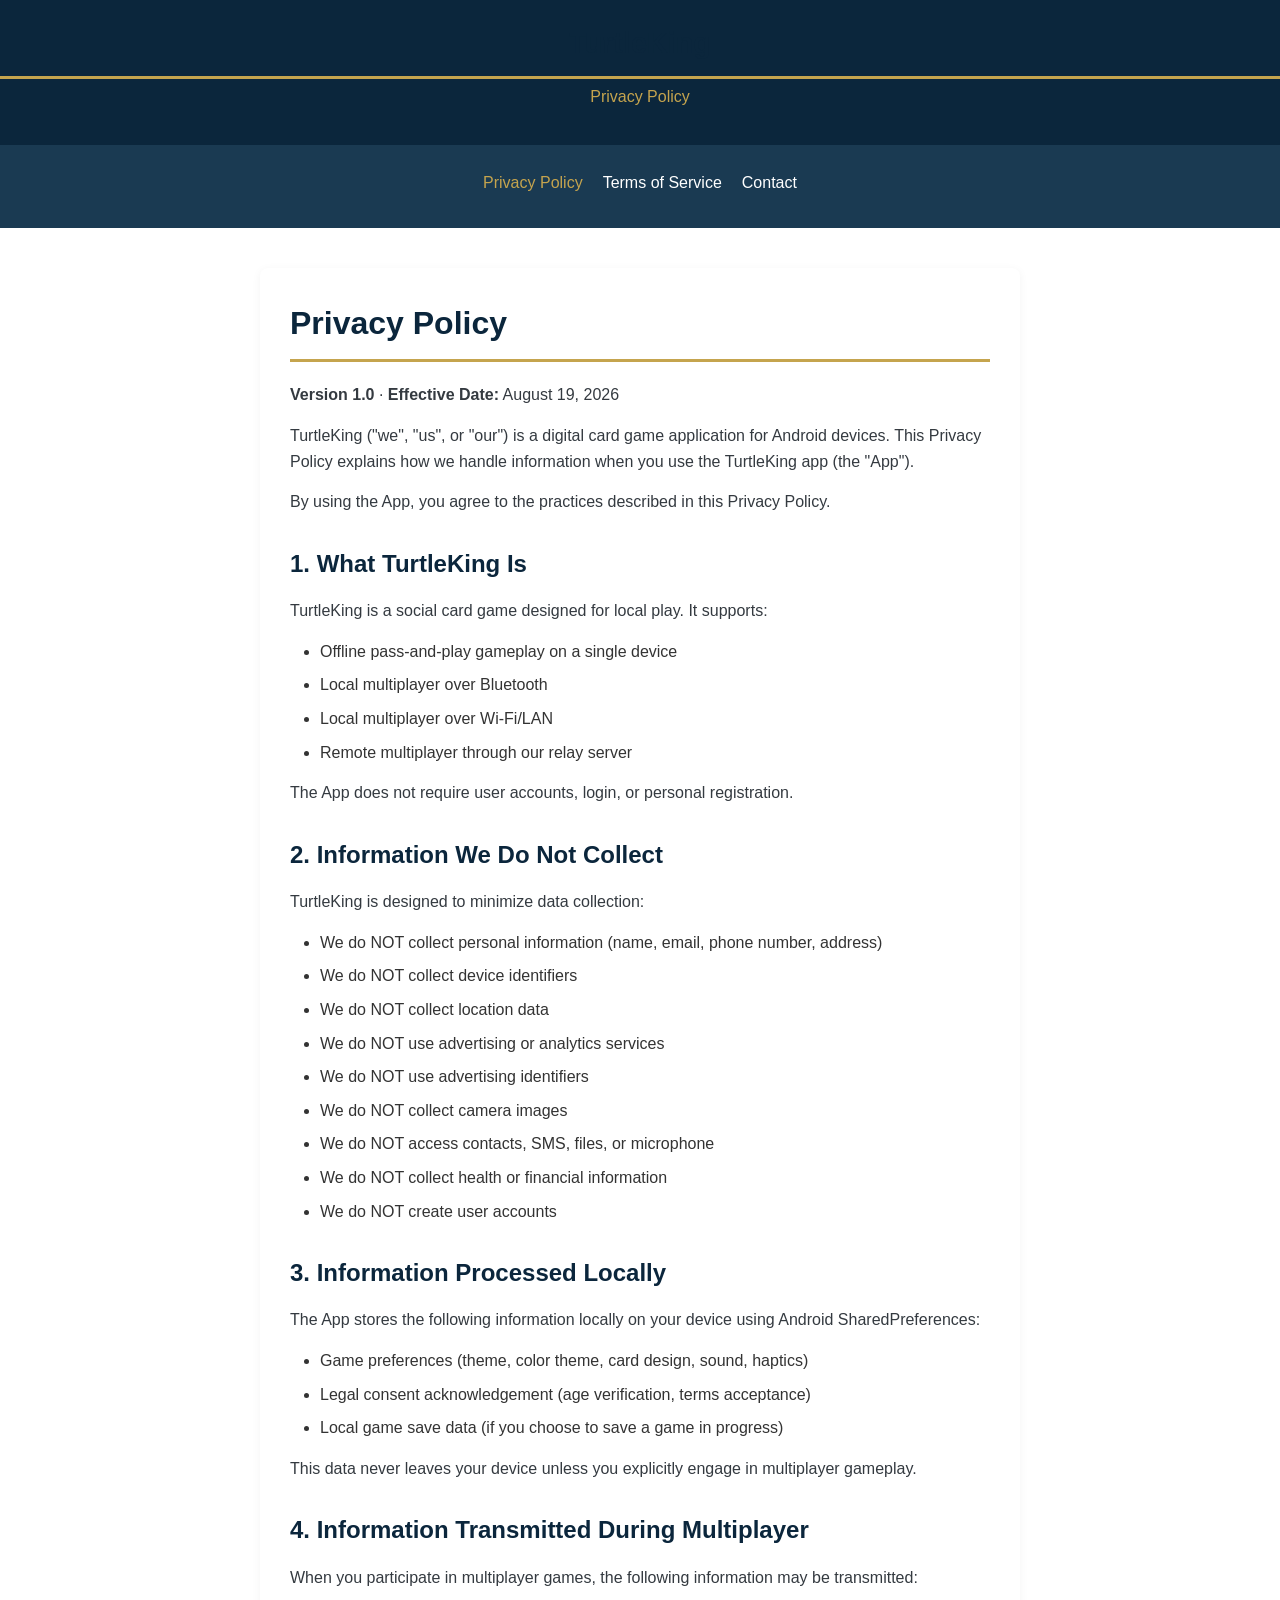
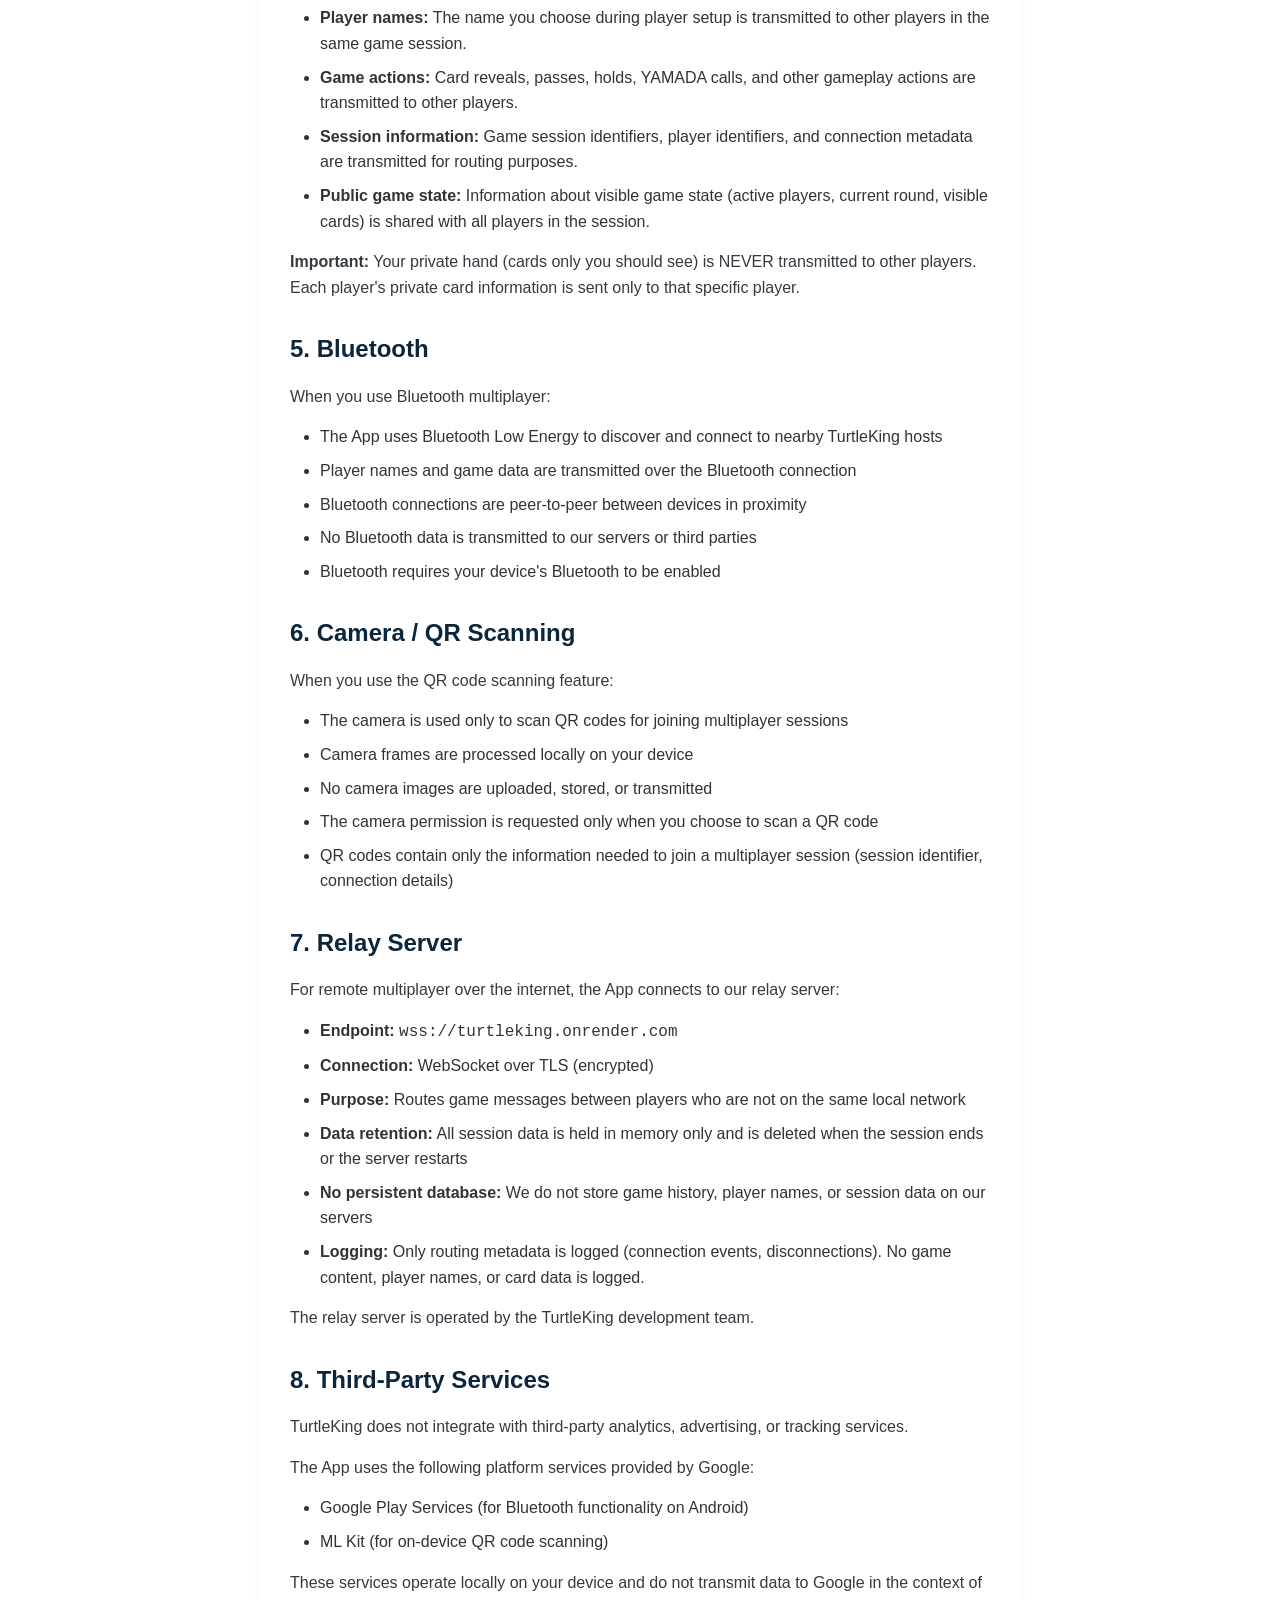
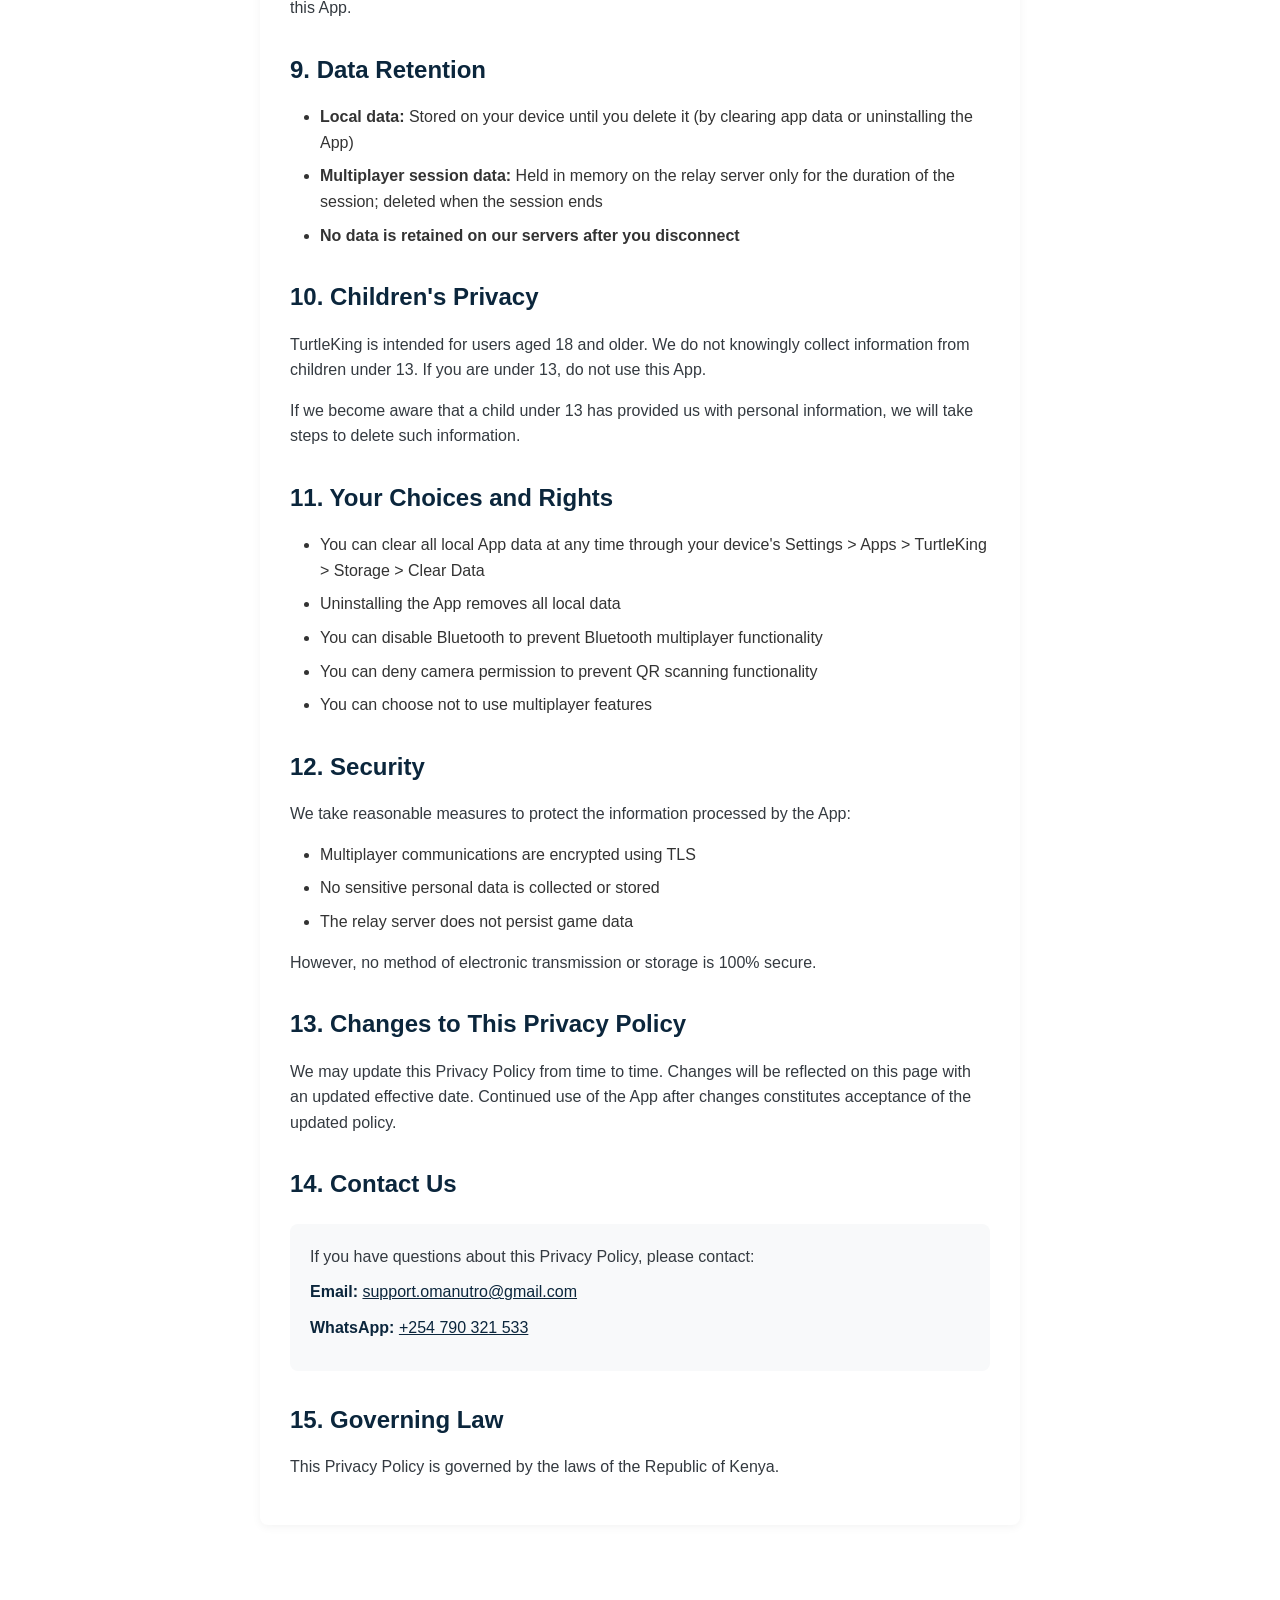
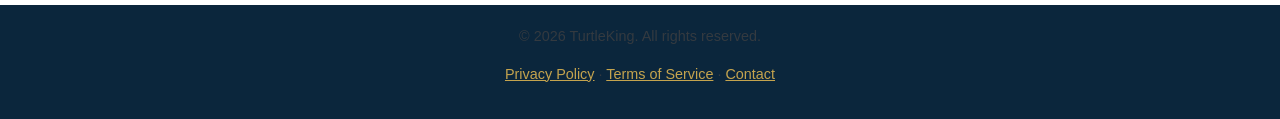
==== docs/legal/privacy.html @ c4bdfeac "release: v1.3.1 legal compliance and Play Store preparation" ====
<!DOCTYPE html>
<html lang="en">
<head>
  <meta charset="UTF-8">
  <meta name="viewport" content="width=device-width, initial-scale=1.0">
  <title>Privacy Policy — TurtleKing</title>
  <link rel="stylesheet" href="css/style.css">
  <meta name="description" content="TurtleKing Privacy Policy — Learn how we handle your data.">
</head>
<body>
  <header class="header">
    <h1>TurtleKing</h1>
    <p class="subtitle">Privacy Policy</p>
  </header>

  <nav class="nav">
    <ul>
      <li><a href="privacy.html" class="active">Privacy Policy</a></li>
      <li><a href="terms.html">Terms of Service</a></li>
      <li><a href="contact.html">Contact</a></li>
    </ul>
  </nav>

  <main class="container">
    <article class="content">
      <h1>Privacy Policy</h1>
      <p><strong>Version 1.0</strong> · <strong>Effective Date:</strong> <time datetime="2026-08-19">August 19, 2026</time></p>

      <p>TurtleKing ("we", "us", or "our") is a digital card game application for Android devices. This Privacy Policy explains how we handle information when you use the TurtleKing app (the "App").</p>

      <p>By using the App, you agree to the practices described in this Privacy Policy.</p>

      <section>
        <h2>1. What TurtleKing Is</h2>
        <p>TurtleKing is a social card game designed for local play. It supports:</p>
        <ul>
          <li>Offline pass-and-play gameplay on a single device</li>
          <li>Local multiplayer over Bluetooth</li>
          <li>Local multiplayer over Wi-Fi/LAN</li>
          <li>Remote multiplayer through our relay server</li>
        </ul>
        <p>The App does not require user accounts, login, or personal registration.</p>
      </section>

      <section>
        <h2>2. Information We Do Not Collect</h2>
        <p>TurtleKing is designed to minimize data collection:</p>
        <ul>
          <li>We do NOT collect personal information (name, email, phone number, address)</li>
          <li>We do NOT collect device identifiers</li>
          <li>We do NOT collect location data</li>
          <li>We do NOT use advertising or analytics services</li>
          <li>We do NOT use advertising identifiers</li>
          <li>We do NOT collect camera images</li>
          <li>We do NOT access contacts, SMS, files, or microphone</li>
          <li>We do NOT collect health or financial information</li>
          <li>We do NOT create user accounts</li>
        </ul>
      </section>

      <section>
        <h2>3. Information Processed Locally</h2>
        <p>The App stores the following information locally on your device using Android SharedPreferences:</p>
        <ul>
          <li>Game preferences (theme, color theme, card design, sound, haptics)</li>
          <li>Legal consent acknowledgement (age verification, terms acceptance)</li>
          <li>Local game save data (if you choose to save a game in progress)</li>
        </ul>
        <p>This data never leaves your device unless you explicitly engage in multiplayer gameplay.</p>
      </section>

      <section>
        <h2>4. Information Transmitted During Multiplayer</h2>
        <p>When you participate in multiplayer games, the following information may be transmitted:</p>
        <ul>
          <li><strong>Player names:</strong> The name you choose during player setup is transmitted to other players in the same game session.</li>
          <li><strong>Game actions:</strong> Card reveals, passes, holds, YAMADA calls, and other gameplay actions are transmitted to other players.</li>
          <li><strong>Session information:</strong> Game session identifiers, player identifiers, and connection metadata are transmitted for routing purposes.</li>
          <li><strong>Public game state:</strong> Information about visible game state (active players, current round, visible cards) is shared with all players in the session.</li>
        </ul>
        <p><strong>Important:</strong> Your private hand (cards only you should see) is NEVER transmitted to other players. Each player's private card information is sent only to that specific player.</p>
      </section>

      <section>
        <h2>5. Bluetooth</h2>
        <p>When you use Bluetooth multiplayer:</p>
        <ul>
          <li>The App uses Bluetooth Low Energy to discover and connect to nearby TurtleKing hosts</li>
          <li>Player names and game data are transmitted over the Bluetooth connection</li>
          <li>Bluetooth connections are peer-to-peer between devices in proximity</li>
          <li>No Bluetooth data is transmitted to our servers or third parties</li>
          <li>Bluetooth requires your device's Bluetooth to be enabled</li>
        </ul>
      </section>

      <section>
        <h2>6. Camera / QR Scanning</h2>
        <p>When you use the QR code scanning feature:</p>
        <ul>
          <li>The camera is used only to scan QR codes for joining multiplayer sessions</li>
          <li>Camera frames are processed locally on your device</li>
          <li>No camera images are uploaded, stored, or transmitted</li>
          <li>The camera permission is requested only when you choose to scan a QR code</li>
          <li>QR codes contain only the information needed to join a multiplayer session (session identifier, connection details)</li>
        </ul>
      </section>

      <section>
        <h2>7. Relay Server</h2>
        <p>For remote multiplayer over the internet, the App connects to our relay server:</p>
        <ul>
          <li><strong>Endpoint:</strong> <code>wss://turtleking.onrender.com</code></li>
          <li><strong>Connection:</strong> WebSocket over TLS (encrypted)</li>
          <li><strong>Purpose:</strong> Routes game messages between players who are not on the same local network</li>
          <li><strong>Data retention:</strong> All session data is held in memory only and is deleted when the session ends or the server restarts</li>
          <li><strong>No persistent database:</strong> We do not store game history, player names, or session data on our servers</li>
          <li><strong>Logging:</strong> Only routing metadata is logged (connection events, disconnections). No game content, player names, or card data is logged.</li>
        </ul>
        <p>The relay server is operated by the TurtleKing development team.</p>
      </section>

      <section>
        <h2>8. Third-Party Services</h2>
        <p>TurtleKing does not integrate with third-party analytics, advertising, or tracking services.</p>
        <p>The App uses the following platform services provided by Google:</p>
        <ul>
          <li>Google Play Services (for Bluetooth functionality on Android)</li>
          <li>ML Kit (for on-device QR code scanning)</li>
        </ul>
        <p>These services operate locally on your device and do not transmit data to Google in the context of this App.</p>
      </section>

      <section>
        <h2>9. Data Retention</h2>
        <ul>
          <li><strong>Local data:</strong> Stored on your device until you delete it (by clearing app data or uninstalling the App)</li>
          <li><strong>Multiplayer session data:</strong> Held in memory on the relay server only for the duration of the session; deleted when the session ends</li>
          <li><strong>No data is retained on our servers after you disconnect</strong></li>
        </ul>
      </section>

      <section>
        <h2>10. Children's Privacy</h2>
        <p>TurtleKing is intended for users aged 18 and older. We do not knowingly collect information from children under 13. If you are under 13, do not use this App.</p>
        <p>If we become aware that a child under 13 has provided us with personal information, we will take steps to delete such information.</p>
      </section>

      <section>
        <h2>11. Your Choices and Rights</h2>
        <ul>
          <li>You can clear all local App data at any time through your device's Settings &gt; Apps &gt; TurtleKing &gt; Storage &gt; Clear Data</li>
          <li>Uninstalling the App removes all local data</li>
          <li>You can disable Bluetooth to prevent Bluetooth multiplayer functionality</li>
          <li>You can deny camera permission to prevent QR scanning functionality</li>
          <li>You can choose not to use multiplayer features</li>
        </ul>
      </section>

      <section>
        <h2>12. Security</h2>
        <p>We take reasonable measures to protect the information processed by the App:</p>
        <ul>
          <li>Multiplayer communications are encrypted using TLS</li>
          <li>No sensitive personal data is collected or stored</li>
          <li>The relay server does not persist game data</li>
        </ul>
        <p>However, no method of electronic transmission or storage is 100% secure.</p>
      </section>

      <section>
        <h2>13. Changes to This Privacy Policy</h2>
        <p>We may update this Privacy Policy from time to time. Changes will be reflected on this page with an updated effective date. Continued use of the App after changes constitutes acceptance of the updated policy.</p>
      </section>

      <section>
        <h2>14. Contact Us</h2>
        <div class="contact-info">
          <p>If you have questions about this Privacy Policy, please contact:</p>
          <p><strong>Email:</strong> <a href="mailto:support.omanutro@gmail.com">support.omanutro@gmail.com</a></p>
          <p><strong>WhatsApp:</strong> <a href="https://wa.me/254790321533">+254 790 321 533</a></p>
        </div>
      </section>

      <section>
        <h2>15. Governing Law</h2>
        <p>This Privacy Policy is governed by the laws of the Republic of Kenya.</p>
      </section>
    </article>
  </main>

  <footer class="footer">
    <p>&copy; 2026 TurtleKing. All rights reserved.</p>
    <p>
      <a href="privacy.html">Privacy Policy</a> · 
      <a href="terms.html">Terms of Service</a> · 
      <a href="contact.html">Contact</a>
    </p>
  </footer>
</body>
</html>
---- docs/legal/css/style.css ----
/* TurtleKing Legal Website Styles */
/* Color Palette: Navy (#0B263C), Gold (#C5A44E), White */

:root {
  --navy: #0B263C;
  --navy-light: #1a3a52;
  --gold: #C5A44E;
  --gold-light: #d4b96a;
  --white: #ffffff;
  --gray-100: #f8f9fa;
  --gray-200: #e9ecef;
  --gray-600: #6c757d;
  --gray-800: #343a40;
  --text-color: #333333;
  --link-color: #0B263C;
  --link-hover: #C5A44E;
}

* {
  box-sizing: border-box;
  margin: 0;
  padding: 0;
}

html {
  scroll-behavior: smooth;
}

body {
  font-family: -apple-system, BlinkMacSystemFont, 'Segoe UI', Roboto, 'Helvetica Neue', Arial, sans-serif;
  line-height: 1.6;
  color: var(--text-color);
  background-color: var(--white);
  font-size: 16px;
}

/* Header */
.header {
  background-color: var(--navy);
  color: var(--white);
  padding: 20px 0;
  text-align: center;
}

.header h1 {
  font-size: 1.8rem;
  font-weight: 700;
  margin-bottom: 5px;
}

.header .subtitle {
  color: var(--gold);
  font-size: 1rem;
  font-weight: 400;
}

/* Navigation */
.nav {
  background-color: var(--navy-light);
  padding: 10px 0;
  position: sticky;
  top: 0;
  z-index: 100;
}

.nav ul {
  list-style: none;
  display: flex;
  justify-content: center;
  gap: 20px;
  flex-wrap: wrap;
  padding: 0 20px;
}

.nav a {
  color: var(--white);
  text-decoration: none;
  font-weight: 500;
  transition: color 0.2s;
}

.nav a:hover,
.nav a.active {
  color: var(--gold);
}

/* Main Content */
.container {
  max-width: 800px;
  margin: 0 auto;
  padding: 40px 20px;
}

.content {
  background: var(--white);
  border-radius: 8px;
  padding: 30px;
  box-shadow: 0 2px 10px rgba(0, 0, 0, 0.05);
}

/* Typography */
h1 {
  font-size: 2rem;
  color: var(--navy);
  margin-bottom: 20px;
  border-bottom: 3px solid var(--gold);
  padding-bottom: 10px;
}

h2 {
  font-size: 1.5rem;
  color: var(--navy);
  margin: 30px 0 15px;
}

h3 {
  font-size: 1.2rem;
  color: var(--navy-light);
  margin: 20px 0 10px;
}

p {
  margin-bottom: 15px;
  color: var(--gray-800);
}

ul, ol {
  margin: 15px 0;
  padding-left: 30px;
}

li {
  margin-bottom: 8px;
}

/* Links */
a {
  color: var(--link-color);
  text-decoration: underline;
  transition: color 0.2s;
}

a:hover {
  color: var(--link-hover);
}

/* Contact Info */
.contact-info {
  background: var(--gray-100);
  padding: 20px;
  border-radius: 8px;
  margin: 20px 0;
}

.contact-info p {
  margin-bottom: 10px;
}

.contact-info strong {
  color: var(--navy);
}

/* Contact Links */
.contact-links {
  display: flex;
  flex-direction: column;
  gap: 12px;
  margin: 20px 0;
}

.contact-link {
  display: flex;
  align-items: center;
  gap: 12px;
  padding: 16px;
  background: var(--gray-100);
  border-radius: 8px;
  text-decoration: none;
  color: var(--text-color);
  transition: background-color 0.2s, transform 0.2s;
}

.contact-link:hover {
  background: var(--gray-200);
  transform: translateY(-2px);
}

.contact-icon {
  font-size: 1.5rem;
  width: 40px;
  text-align: center;
}

.contact-label {
  font-weight: 600;
  color: var(--navy);
  min-width: 80px;
}

.contact-detail {
  color: var(--gray-600);
  font-size: 0.95rem;
}

/* Social Links */
.social-links {
  display: flex;
  flex-wrap: wrap;
  gap: 12px;
  margin: 20px 0;
}

.social-link {
  display: flex;
  align-items: center;
  gap: 8px;
  padding: 12px 16px;
  background: var(--navy);
  color: var(--white);
  border-radius: 8px;
  text-decoration: none;
  transition: background-color 0.2s, transform 0.2s;
}

.social-link:hover {
  background: var(--navy-light);
  transform: translateY(-2px);
}

.social-icon {
  font-size: 1.2rem;
}

.social-label {
  font-weight: 500;
}

/* Footer */
.footer {
  background-color: var(--navy);
  color: var(--white);
  text-align: center;
  padding: 20px;
  margin-top: 40px;
  font-size: 0.9rem;
}

.footer a {
  color: var(--gold);
}

/* Responsive */
@media (max-width: 600px) {
  .container {
    padding: 20px 15px;
  }

  .content {
    padding: 20px;
  }

  h1 {
    font-size: 1.6rem;
  }

  h2 {
    font-size: 1.3rem;
  }

  .nav ul {
    gap: 15px;
  }

  .nav a {
    font-size: 0.9rem;
  }
}

/* Accessibility */
@media (prefers-reduced-motion: reduce) {
  html {
    scroll-behavior: auto;
  }
}

/* Print Styles */
@media print {
  .nav, .footer {
    display: none;
  }

  .content {
    box-shadow: none;
    padding: 0;
  }
}
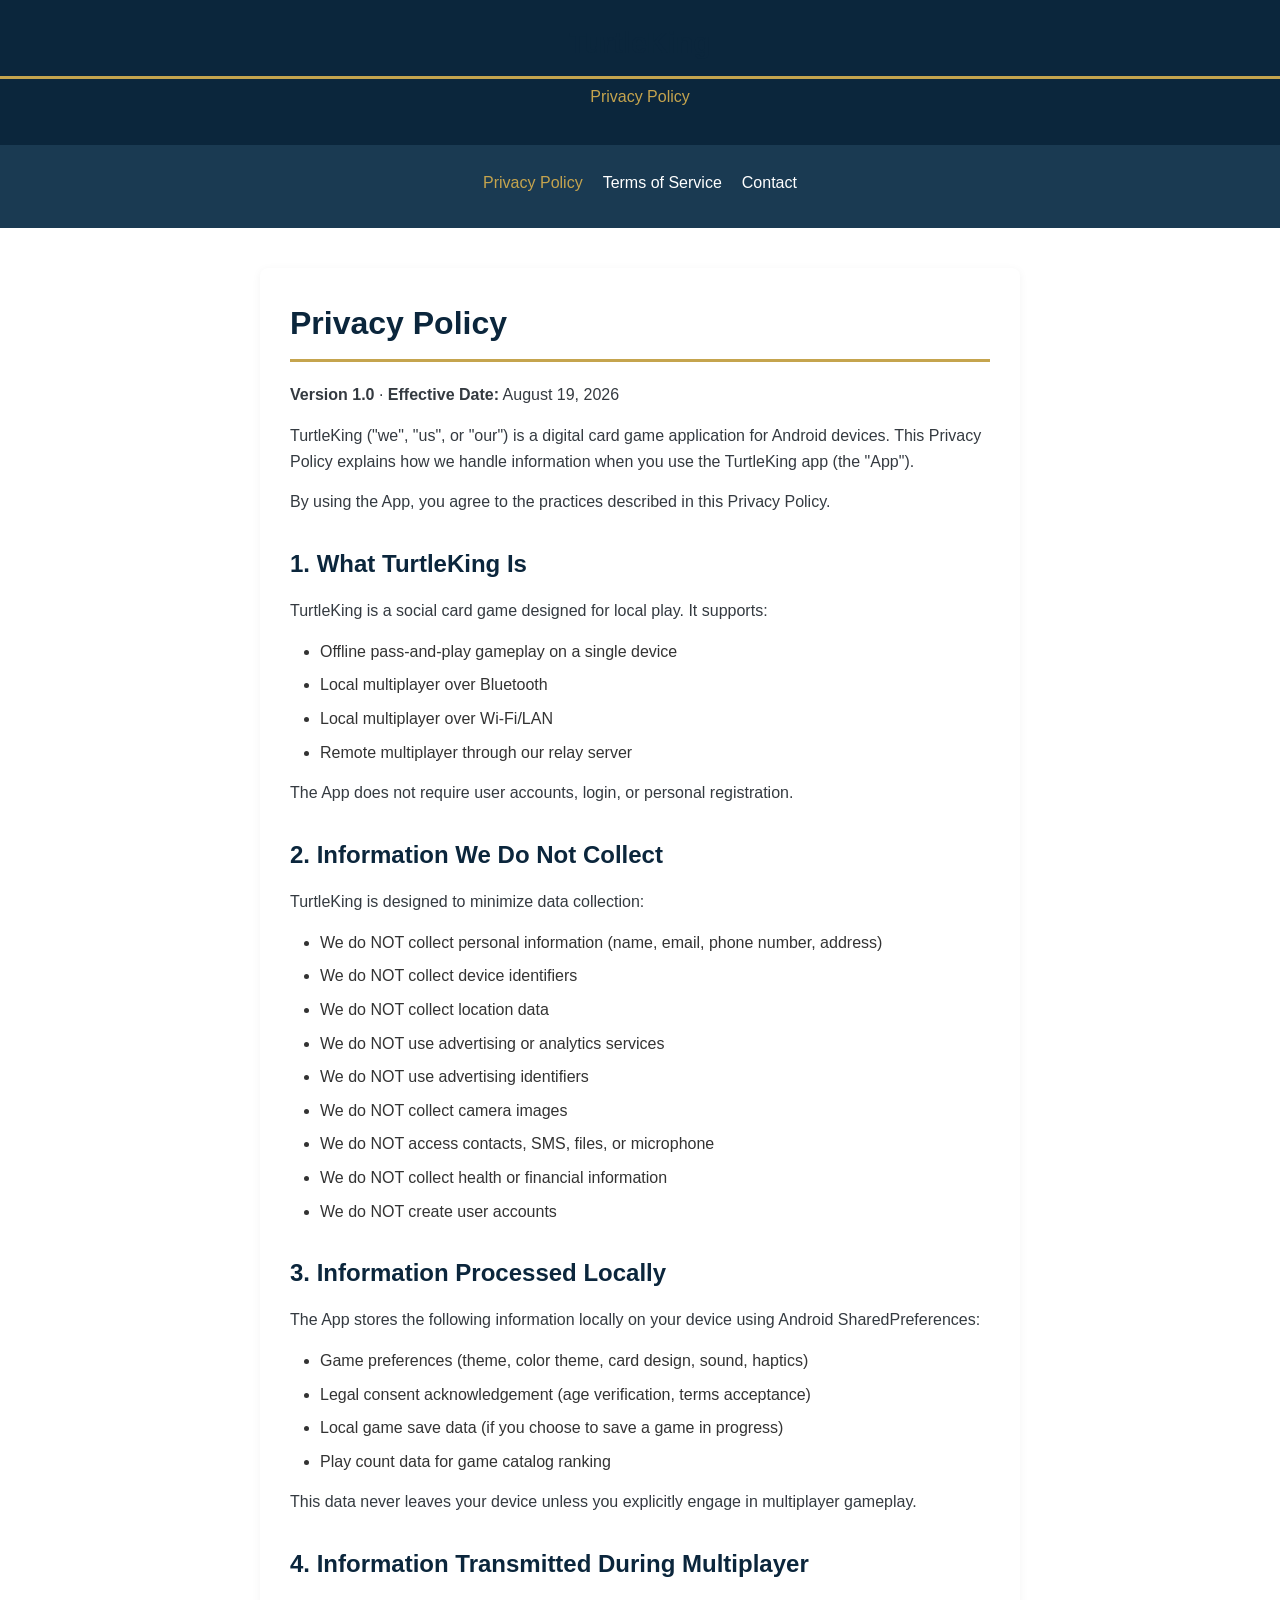
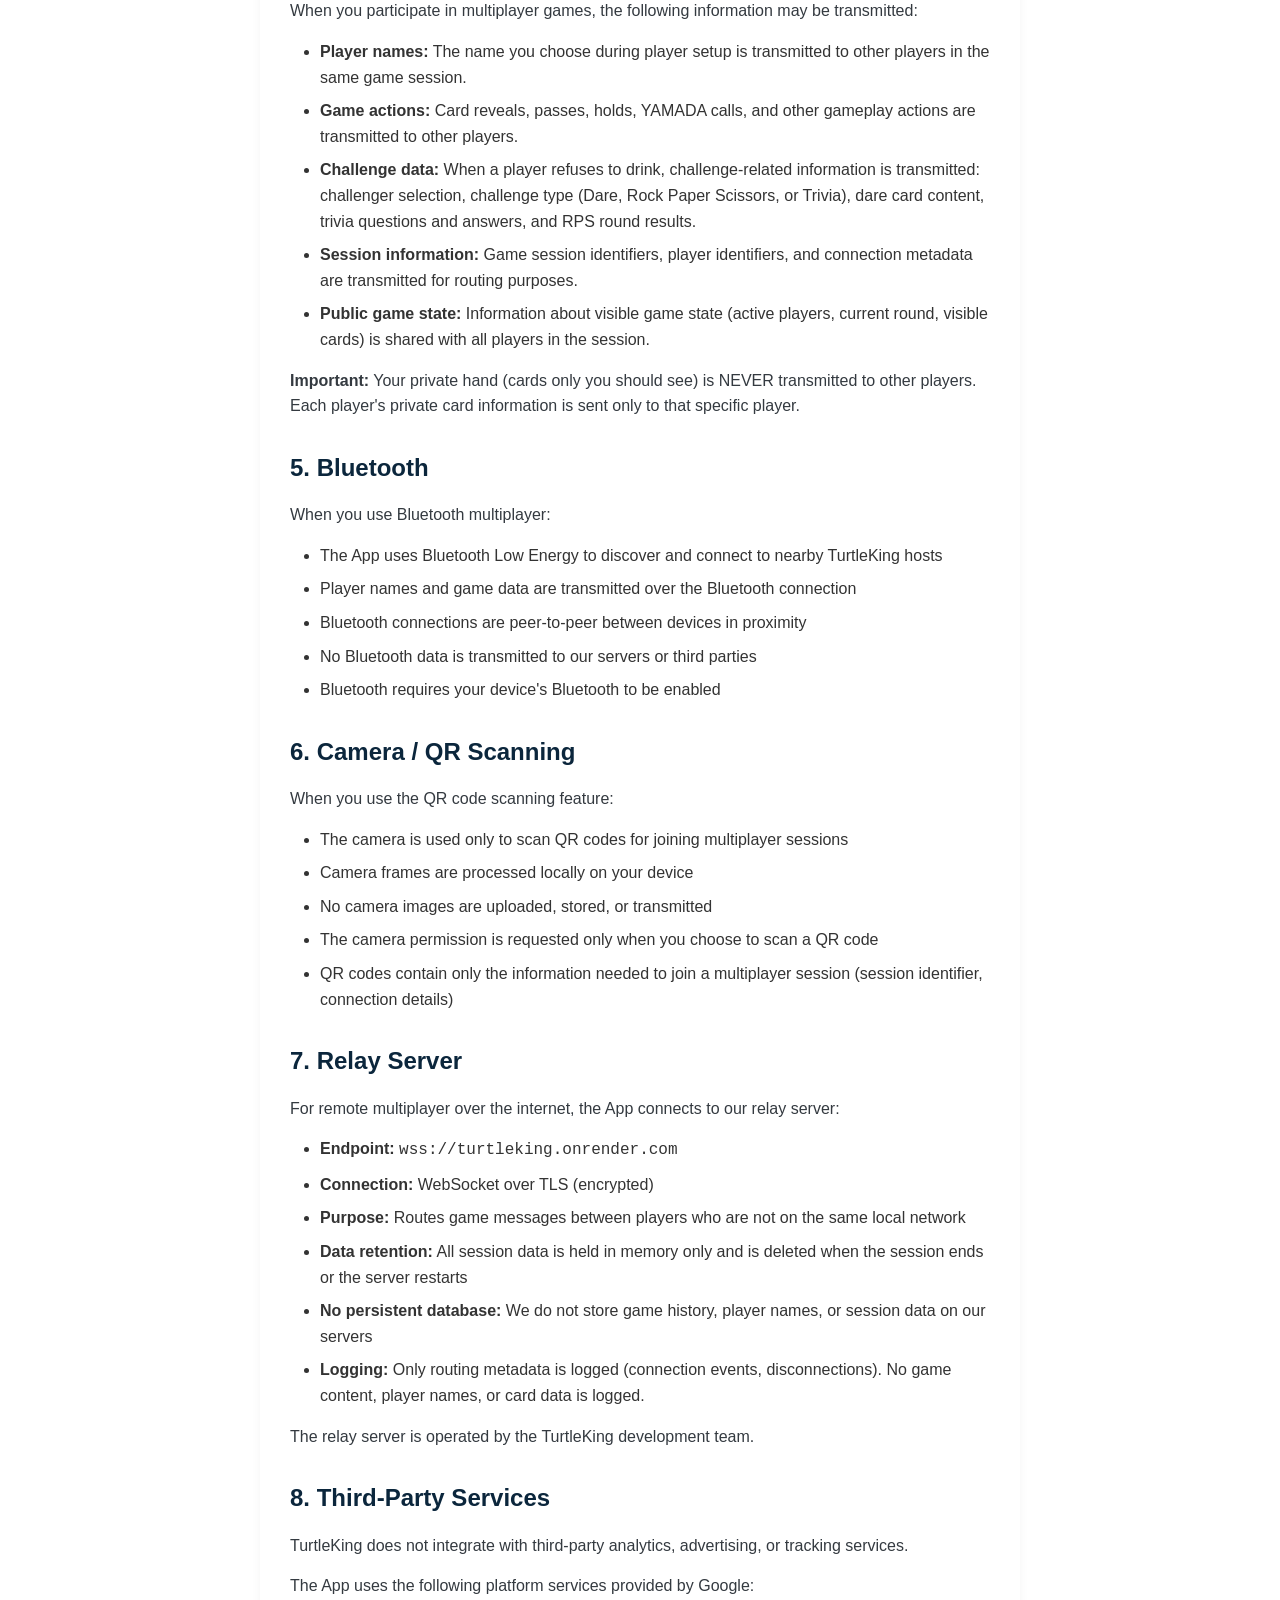
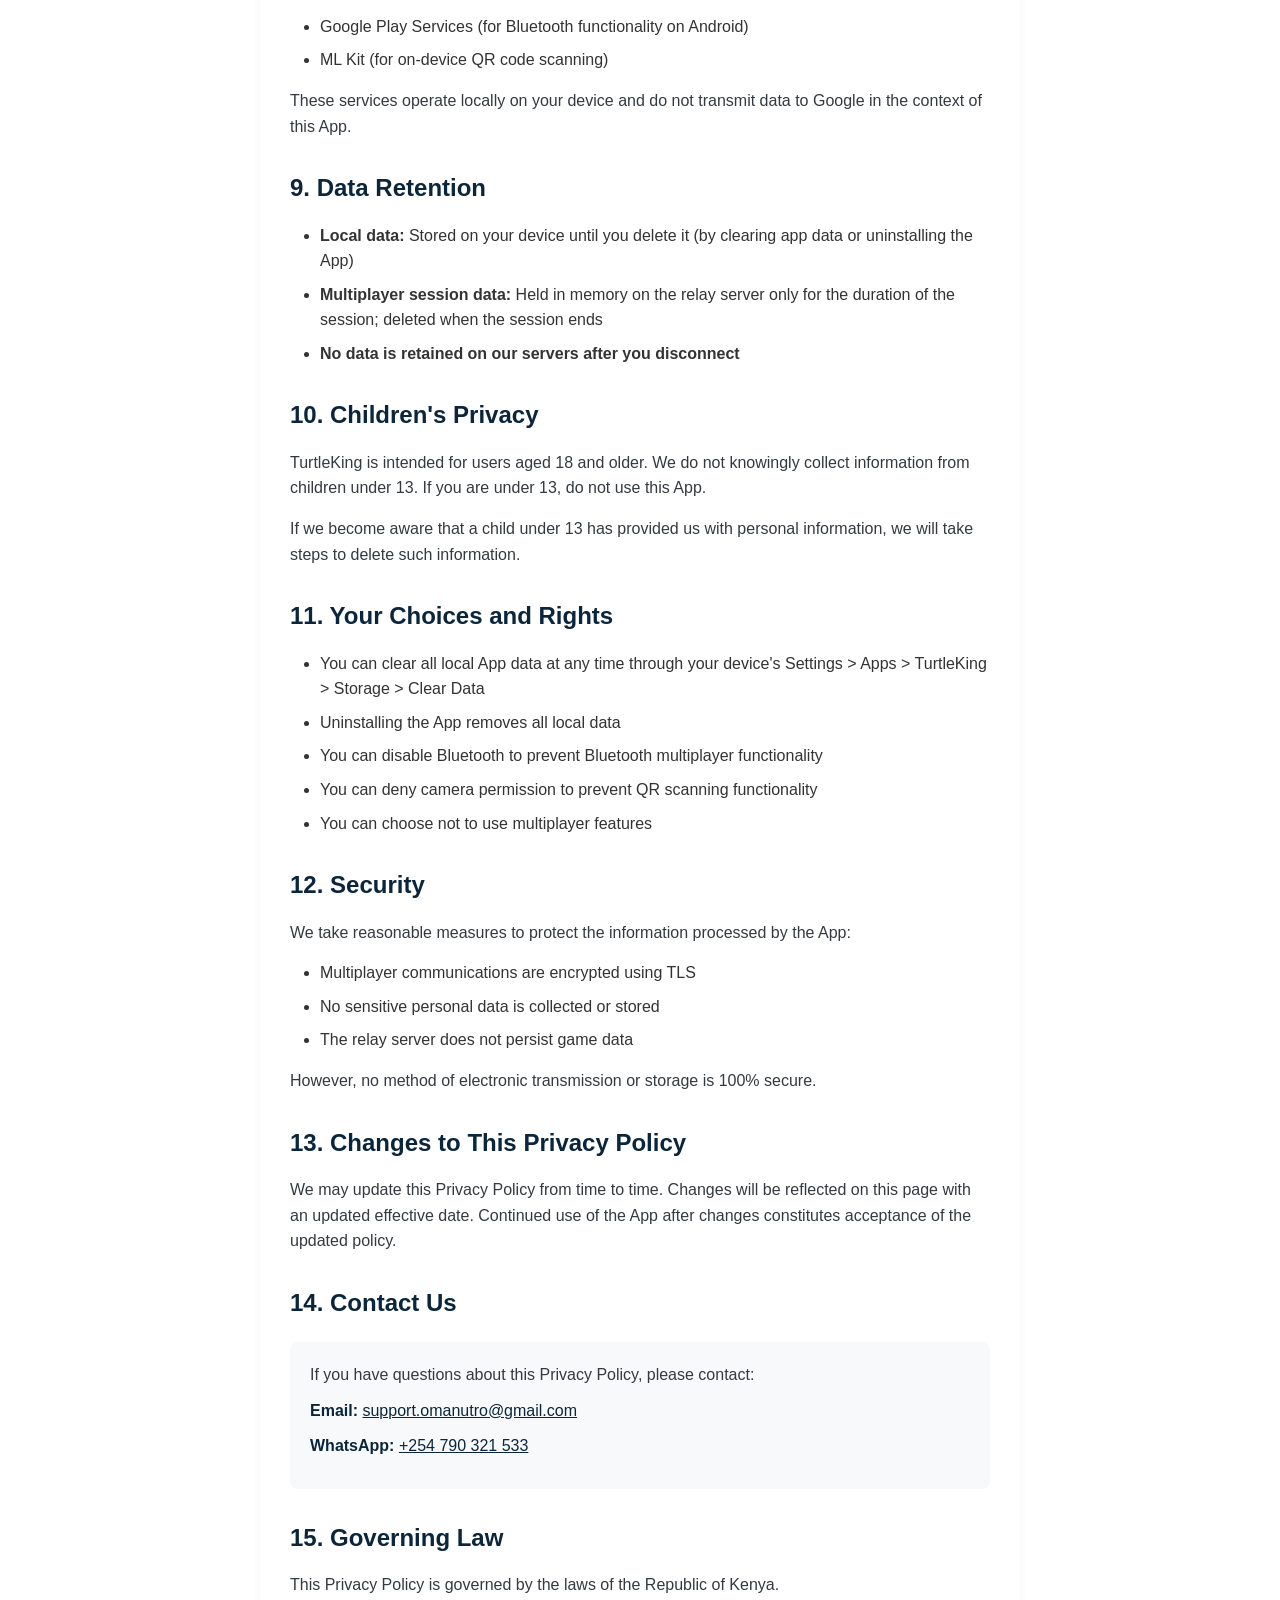
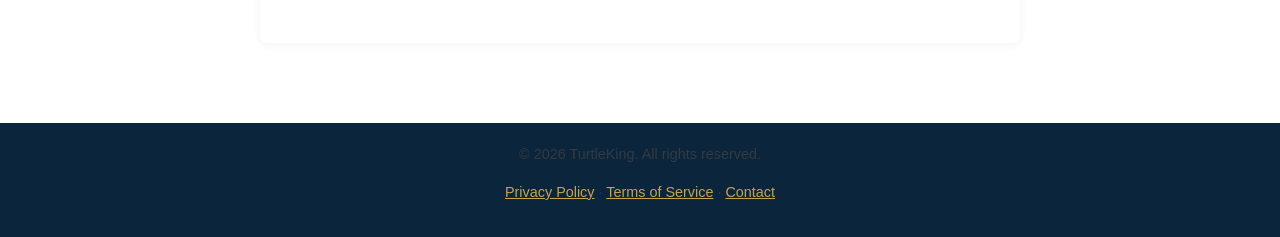
==== commit bbbcb1cb: "docs: update documentation for v1.5.1 challenge system" ====
--- a/docs/legal/privacy.html
+++ b/docs/legal/privacy.html
@@ -65,6 +65,7 @@
           <li>Game preferences (theme, color theme, card design, sound, haptics)</li>
           <li>Legal consent acknowledgement (age verification, terms acceptance)</li>
           <li>Local game save data (if you choose to save a game in progress)</li>
+          <li>Play count data for game catalog ranking</li>
         </ul>
         <p>This data never leaves your device unless you explicitly engage in multiplayer gameplay.</p>
       </section>
@@ -75,6 +76,7 @@
         <ul>
           <li><strong>Player names:</strong> The name you choose during player setup is transmitted to other players in the same game session.</li>
           <li><strong>Game actions:</strong> Card reveals, passes, holds, YAMADA calls, and other gameplay actions are transmitted to other players.</li>
+          <li><strong>Challenge data:</strong> When a player refuses to drink, challenge-related information is transmitted: challenger selection, challenge type (Dare, Rock Paper Scissors, or Trivia), dare card content, trivia questions and answers, and RPS round results.</li>
           <li><strong>Session information:</strong> Game session identifiers, player identifiers, and connection metadata are transmitted for routing purposes.</li>
           <li><strong>Public game state:</strong> Information about visible game state (active players, current round, visible cards) is shared with all players in the session.</li>
         </ul>
--- a/docs/legal/css/style.css
+++ b/docs/legal/css/style.css
@@ -42,6 +42,13 @@
   text-align: center;
 }
 
+.header-logo {
+  width: 80px;
+  height: 80px;
+  object-fit: contain;
+  margin-bottom: 12px;
+}
+
 .header h1 {
   font-size: 1.8rem;
   font-weight: 700;
@@ -191,6 +198,11 @@
   text-align: center;
 }
 
+/* Platform-specific contact icon colors */
+.contact-link--whatsapp .contact-icon { color: #25D366; }
+.contact-link--phone .contact-icon { color: var(--navy); }
+.contact-link--email .contact-icon { color: #EA4335; }
+
 .contact-label {
   font-weight: 600;
   color: var(--navy);
@@ -205,7 +217,7 @@
 /* Social Links */
 .social-links {
   display: flex;
-  flex-wrap: wrap;
+  flex-direction: column;
   gap: 12px;
   margin: 20px 0;
 }
@@ -213,26 +225,61 @@
 .social-link {
   display: flex;
   align-items: center;
-  gap: 8px;
-  padding: 12px 16px;
-  background: var(--navy);
-  color: var(--white);
+  gap: 12px;
+  padding: 14px 16px;
   border-radius: 8px;
   text-decoration: none;
   transition: background-color 0.2s, transform 0.2s;
+  min-height: 52px;
 }
 
 .social-link:hover {
-  background: var(--navy-light);
   transform: translateY(-2px);
+  filter: brightness(1.1);
+}
+
+/* Platform-specific social link branding */
+.social-link--instagram {
+  background: linear-gradient(45deg, #f09433, #e6683c, #dc2743, #cc2366, #bc1888);
+  color: var(--white);
+}
+
+.social-link--linkedin {
+  background: #0077B5;
+  color: var(--white);
+}
+
+.social-link--x {
+  background: #000000;
+  color: var(--white);
+}
+
+.social-link--github {
+  background: #24292e;
+  color: var(--white);
 }
 
 .social-icon {
-  font-size: 1.2rem;
+  font-size: 1.3rem;
+  width: 24px;
+  text-align: center;
+  flex-shrink: 0;
+}
+
+.social-info {
+  display: flex;
+  flex-direction: column;
+  gap: 1px;
 }
 
 .social-label {
-  font-weight: 500;
+  font-weight: 600;
+  font-size: 0.95rem;
+}
+
+.social-handle {
+  font-size: 0.85rem;
+  opacity: 0.85;
 }
 
 /* Footer */
@@ -250,6 +297,14 @@
 }
 
 /* Responsive */
+@media (min-width: 640px) {
+  .social-links {
+    display: grid;
+    grid-template-columns: 1fr 1fr;
+    gap: 12px;
+  }
+}
+
 @media (max-width: 600px) {
   .container {
     padding: 20px 15px;
